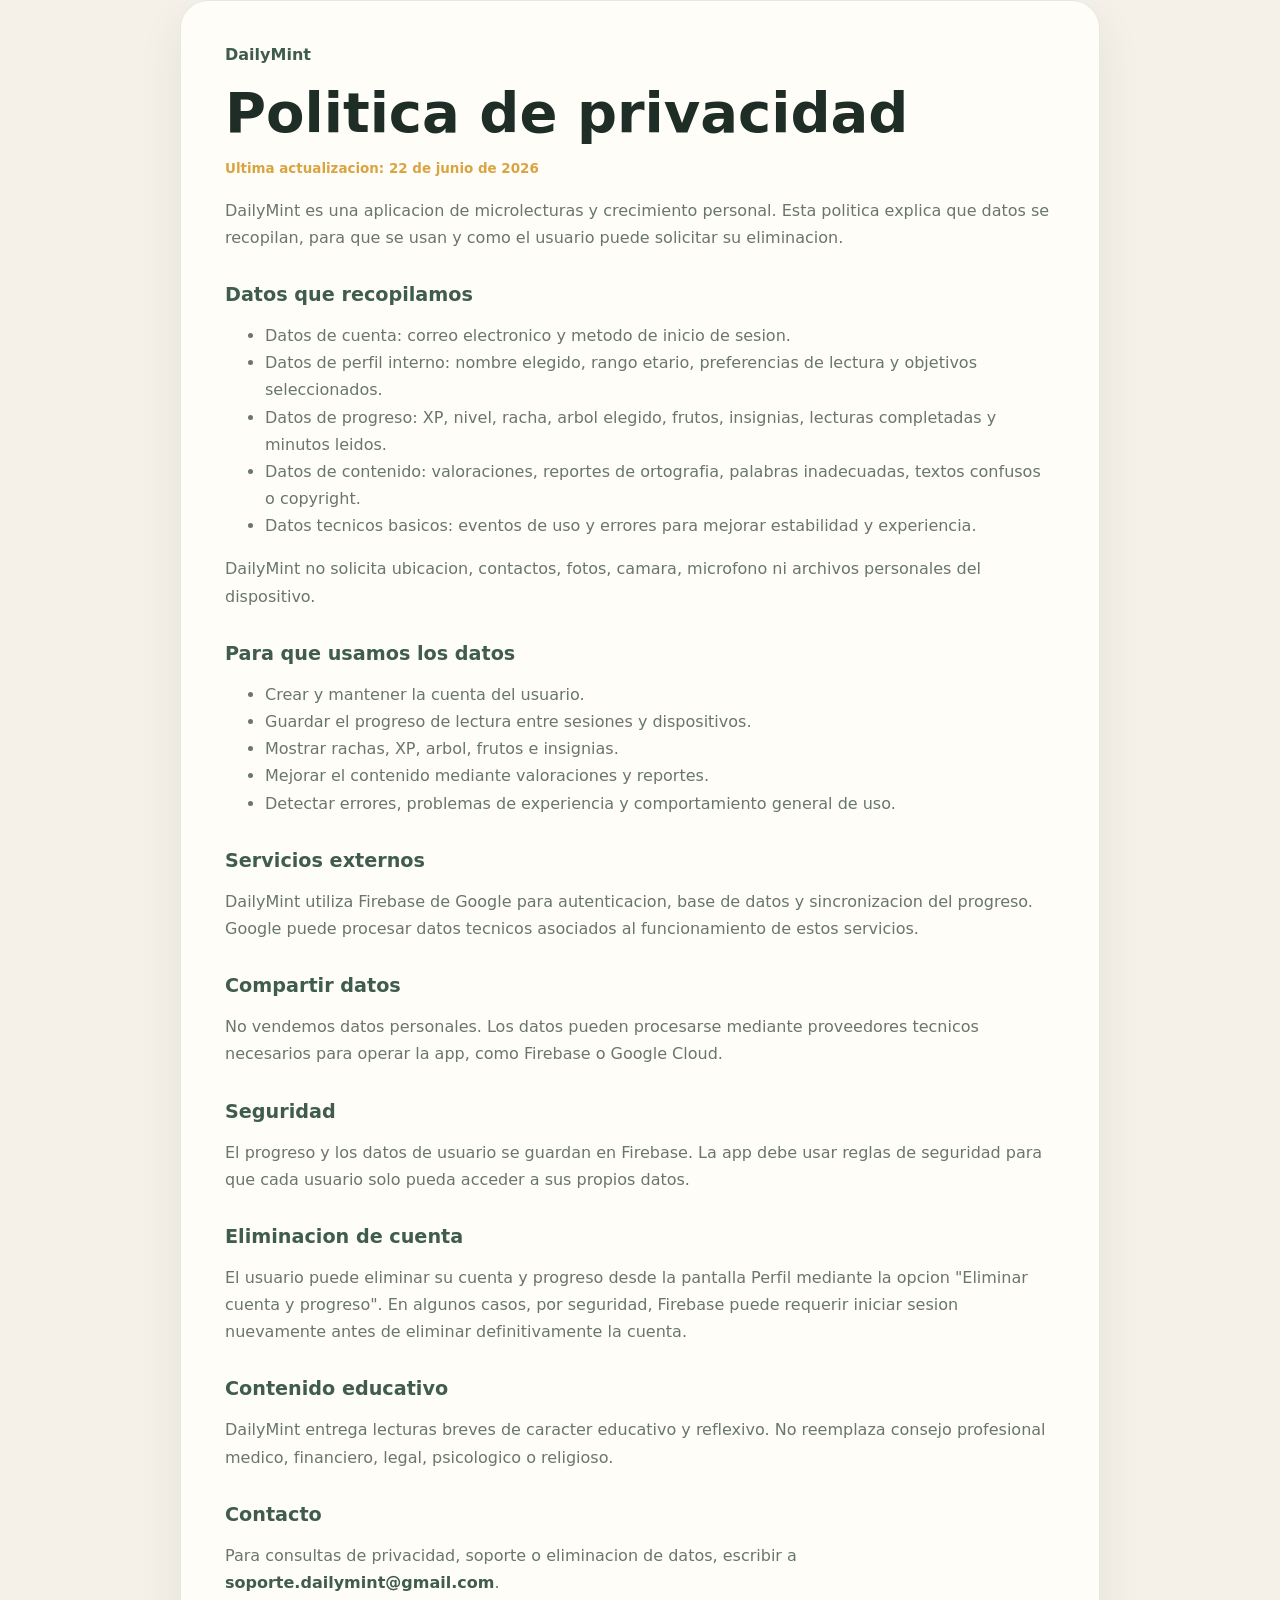
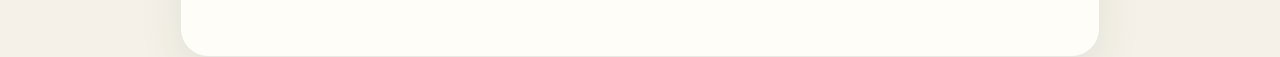
==== privacy.html @ bbeeff17 "Agregar paginas legales DailyMint" ====
<!doctype html>
<html lang="es">
  <head>
    <meta charset="utf-8" />
    <meta name="viewport" content="width=device-width, initial-scale=1" />
    <title>Politica de privacidad | DailyMint</title>
    <meta name="description" content="Politica de privacidad de DailyMint." />
    <link rel="stylesheet" href="./styles.css" />
  </head>
  <body>
    <main class="page document">
      <a class="back-link" href="./index.html">DailyMint</a>
      <h1>Politica de privacidad</h1>
      <p class="updated">Ultima actualizacion: 22 de junio de 2026</p>

      <p>
        DailyMint es una aplicacion de microlecturas y crecimiento personal. Esta politica explica que datos se recopilan,
        para que se usan y como el usuario puede solicitar su eliminacion.
      </p>

      <h2>Datos que recopilamos</h2>
      <ul>
        <li>Datos de cuenta: correo electronico y metodo de inicio de sesion.</li>
        <li>Datos de perfil interno: nombre elegido, rango etario, preferencias de lectura y objetivos seleccionados.</li>
        <li>Datos de progreso: XP, nivel, racha, arbol elegido, frutos, insignias, lecturas completadas y minutos leidos.</li>
        <li>Datos de contenido: valoraciones, reportes de ortografia, palabras inadecuadas, textos confusos o copyright.</li>
        <li>Datos tecnicos basicos: eventos de uso y errores para mejorar estabilidad y experiencia.</li>
      </ul>

      <p>DailyMint no solicita ubicacion, contactos, fotos, camara, microfono ni archivos personales del dispositivo.</p>

      <h2>Para que usamos los datos</h2>
      <ul>
        <li>Crear y mantener la cuenta del usuario.</li>
        <li>Guardar el progreso de lectura entre sesiones y dispositivos.</li>
        <li>Mostrar rachas, XP, arbol, frutos e insignias.</li>
        <li>Mejorar el contenido mediante valoraciones y reportes.</li>
        <li>Detectar errores, problemas de experiencia y comportamiento general de uso.</li>
      </ul>

      <h2>Servicios externos</h2>
      <p>
        DailyMint utiliza Firebase de Google para autenticacion, base de datos y sincronizacion del progreso. Google puede
        procesar datos tecnicos asociados al funcionamiento de estos servicios.
      </p>

      <h2>Compartir datos</h2>
      <p>
        No vendemos datos personales. Los datos pueden procesarse mediante proveedores tecnicos necesarios para operar la app,
        como Firebase o Google Cloud.
      </p>

      <h2>Seguridad</h2>
      <p>
        El progreso y los datos de usuario se guardan en Firebase. La app debe usar reglas de seguridad para que cada usuario
        solo pueda acceder a sus propios datos.
      </p>

      <h2>Eliminacion de cuenta</h2>
      <p>
        El usuario puede eliminar su cuenta y progreso desde la pantalla Perfil mediante la opcion "Eliminar cuenta y
        progreso". En algunos casos, por seguridad, Firebase puede requerir iniciar sesion nuevamente antes de eliminar
        definitivamente la cuenta.
      </p>

      <h2>Contenido educativo</h2>
      <p>
        DailyMint entrega lecturas breves de caracter educativo y reflexivo. No reemplaza consejo profesional medico,
        financiero, legal, psicologico o religioso.
      </p>

      <h2>Contacto</h2>
      <p>
        Para consultas de privacidad, soporte o eliminacion de datos, escribir a
        <a href="mailto:soporte.dailymint@gmail.com">soporte.dailymint@gmail.com</a>.
      </p>
    </main>
  </body>
</html>
---- styles.css ----
:root {
  --primary: #3f5c4e;
  --secondary: #6fa57a;
  --background: #f5f1e8;
  --surface: #fffdf8;
  --gold: #d9a441;
  --ink: #1f2d27;
  --muted: #69756f;
  --line: rgba(63, 92, 78, 0.12);
}

* {
  box-sizing: border-box;
}

body {
  margin: 0;
  background: var(--background);
  color: var(--ink);
  font-family: Inter, ui-sans-serif, system-ui, -apple-system, BlinkMacSystemFont, "Segoe UI", sans-serif;
}

a {
  color: var(--primary);
  font-weight: 700;
  text-decoration: none;
}

.page {
  width: min(920px, calc(100% - 32px));
  margin: 0 auto;
  padding: 48px 0;
}

.hero-page {
  min-height: 100vh;
  display: grid;
  align-content: center;
  gap: 24px;
}

.hero,
.panel,
.document,
.contact-card {
  background: var(--surface);
  border: 1px solid var(--line);
  border-radius: 28px;
  box-shadow: 0 18px 45px rgba(31, 45, 39, 0.08);
}

.hero {
  padding: clamp(28px, 7vw, 64px);
}

.panel {
  padding: 24px;
}

.document {
  padding: clamp(24px, 5vw, 44px);
}

.eyebrow,
.updated {
  color: var(--gold);
  font-size: 0.84rem;
  font-weight: 800;
  margin: 0 0 12px;
}

h1 {
  font-size: clamp(2.25rem, 8vw, 4.7rem);
  line-height: 0.96;
  letter-spacing: 0;
  margin: 0 0 18px;
}

.document h1 {
  font-size: clamp(2rem, 7vw, 3.5rem);
}

h2 {
  color: var(--primary);
  font-size: 1.2rem;
  margin: 32px 0 10px;
}

p,
li {
  color: var(--muted);
  font-size: 1rem;
  line-height: 1.7;
}

.lead {
  max-width: 620px;
  font-size: 1.1rem;
}

.actions {
  display: flex;
  flex-wrap: wrap;
  gap: 12px;
  margin-top: 28px;
}

.button {
  border-radius: 999px;
  padding: 13px 18px;
}

.primary {
  background: var(--primary);
  color: white;
}

.secondary {
  background: rgba(111, 165, 122, 0.14);
  color: var(--primary);
}

.back-link {
  display: inline-flex;
  margin-bottom: 22px;
}

.contact-card {
  margin: 24px 0;
  padding: 22px;
}

.contact-card a {
  font-size: 1.2rem;
}
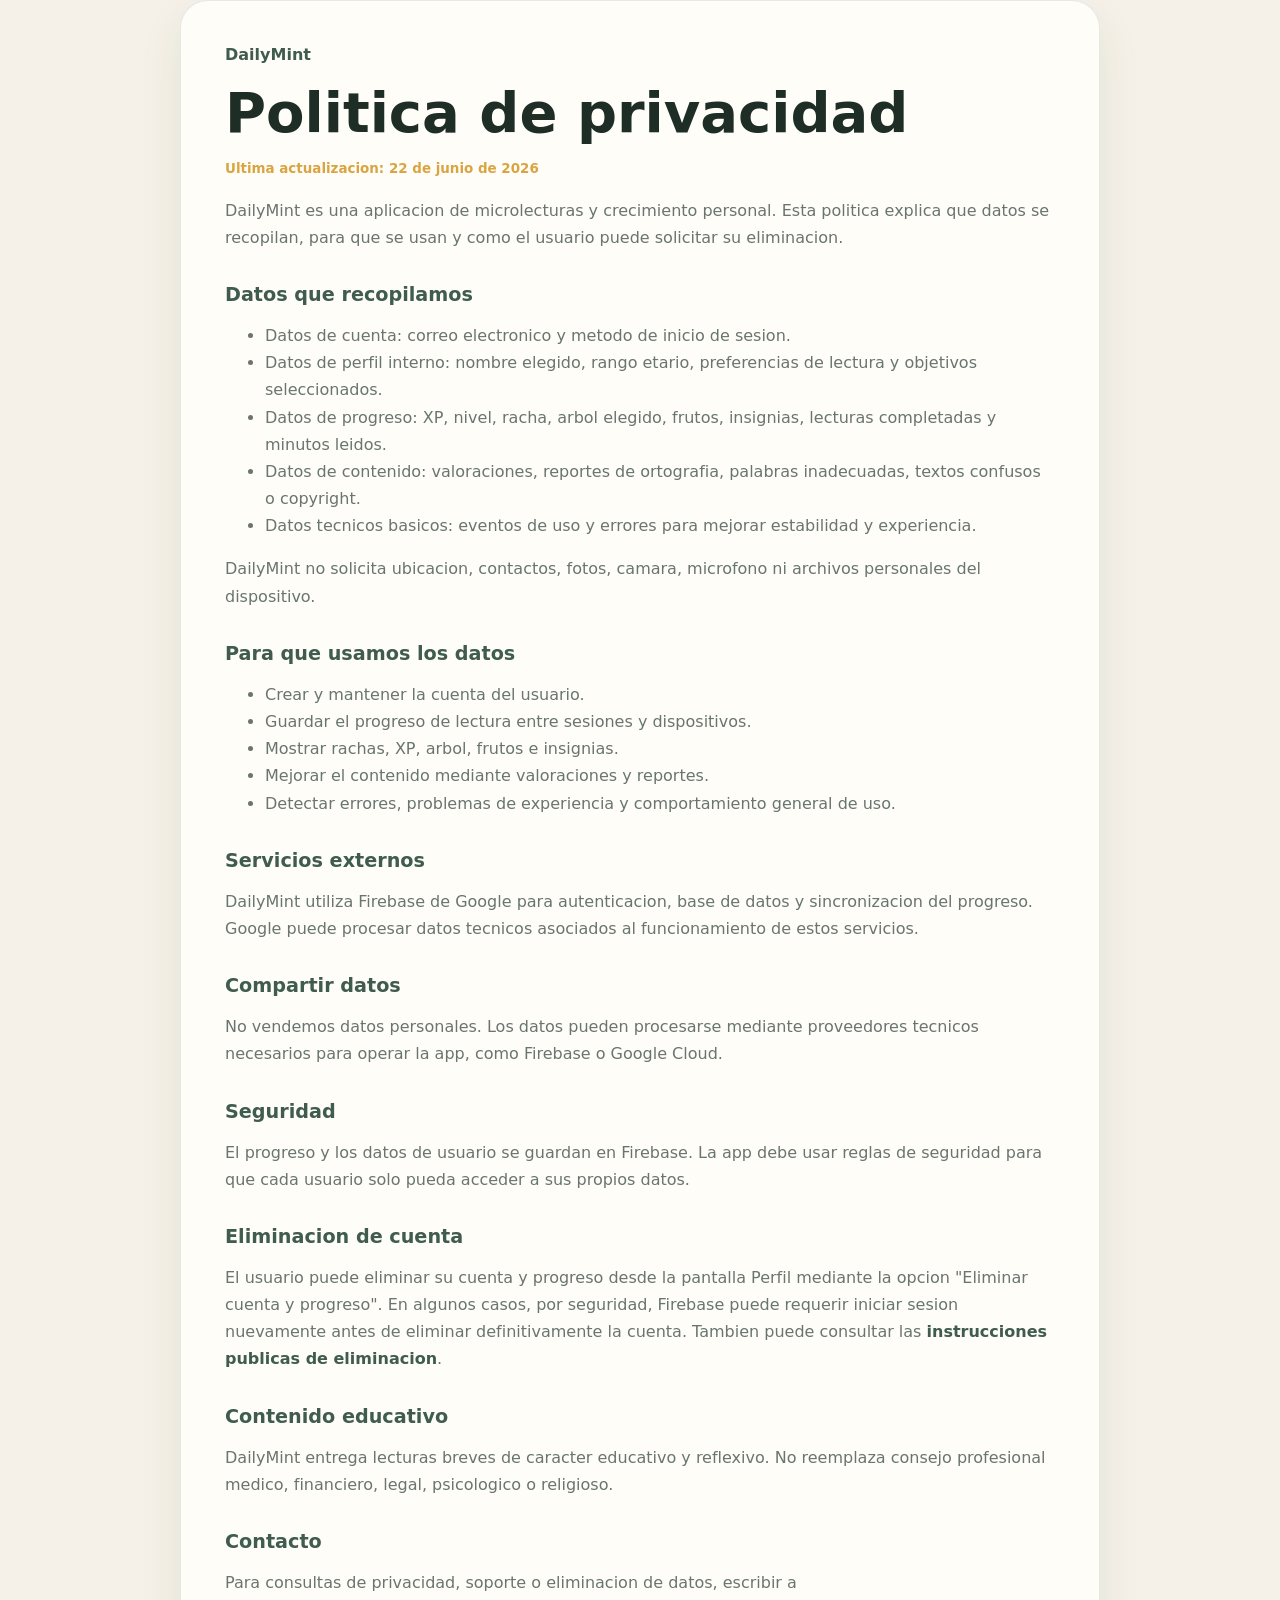
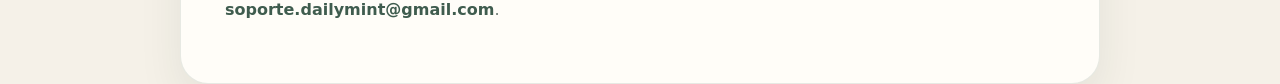
==== commit b39a9315: "Publicar instrucciones de eliminacion de cuenta" ====
--- a/privacy.html
+++ b/privacy.html
@@ -60,7 +60,8 @@
       <p>
         El usuario puede eliminar su cuenta y progreso desde la pantalla Perfil mediante la opcion "Eliminar cuenta y
         progreso". En algunos casos, por seguridad, Firebase puede requerir iniciar sesion nuevamente antes de eliminar
-        definitivamente la cuenta.
+        definitivamente la cuenta. Tambien puede consultar las
+        <a href="./delete-account.html">instrucciones publicas de eliminacion</a>.
       </p>
 
       <h2>Contenido educativo</h2>
--- a/styles.css
+++ b/styles.css
@@ -37,6 +37,20 @@
   display: grid;
   align-content: center;
   gap: 24px;
+}
+
+.hero,
+.panel {
+  text-align: center;
+}
+
+.hero .lead {
+  margin-left: auto;
+  margin-right: auto;
+}
+
+.actions {
+  justify-content: center;
 }
 
 .hero,
@@ -98,13 +112,6 @@
   font-size: 1.1rem;
 }
 
-.actions {
-  display: flex;
-  flex-wrap: wrap;
-  gap: 12px;
-  margin-top: 28px;
-}
-
 .button {
   border-radius: 999px;
   padding: 13px 18px;
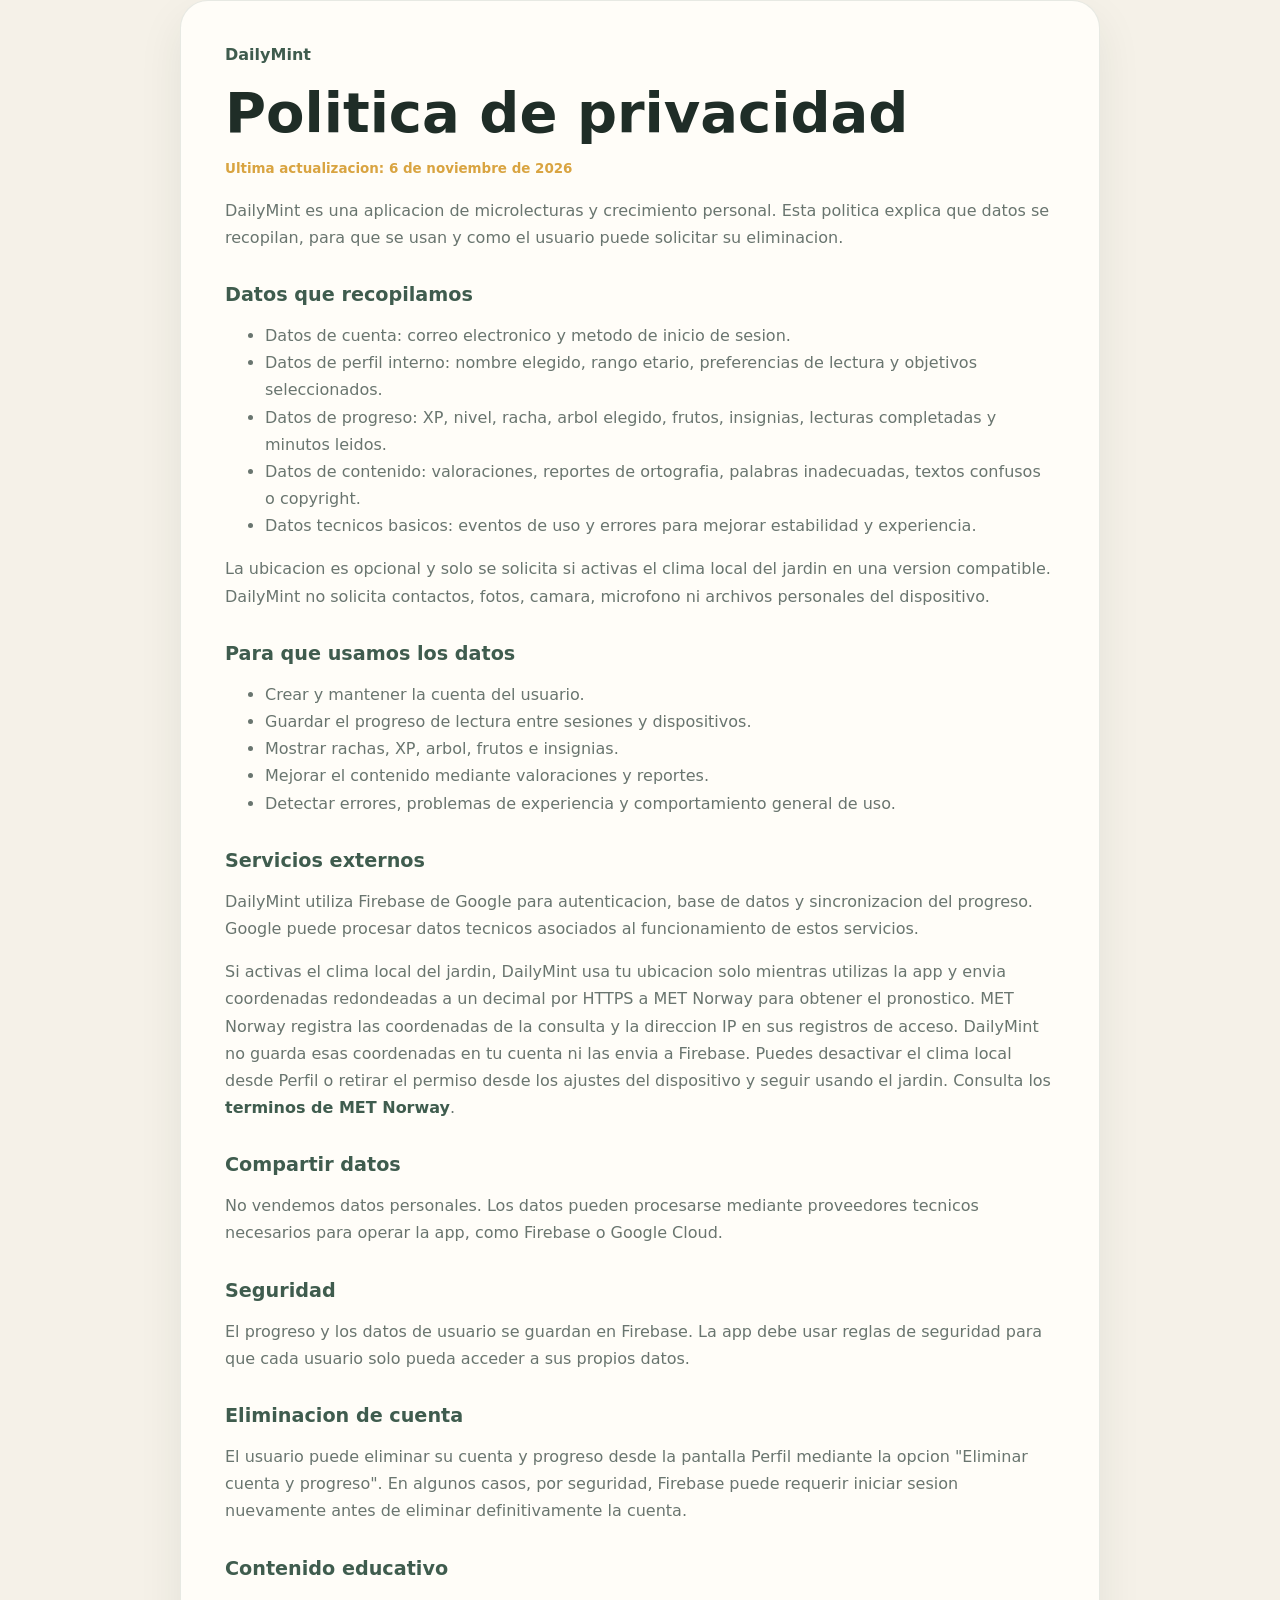
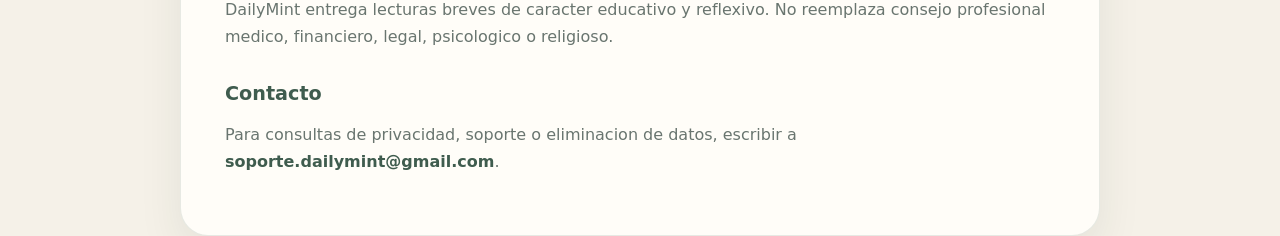
==== commit 4e904eca: "Disclose optional local garden weather in privacy policy" ====
--- a/privacy.html
+++ b/privacy.html
@@ -11,7 +11,7 @@
     <main class="page document">
       <a class="back-link" href="./index.html">DailyMint</a>
       <h1>Politica de privacidad</h1>
-      <p class="updated">Ultima actualizacion: 22 de junio de 2026</p>
+      <p class="updated">Ultima actualizacion: 6 de noviembre de 2026</p>
 
       <p>
         DailyMint es una aplicacion de microlecturas y crecimiento personal. Esta politica explica que datos se recopilan,
@@ -27,7 +27,8 @@
         <li>Datos tecnicos basicos: eventos de uso y errores para mejorar estabilidad y experiencia.</li>
       </ul>
 
-      <p>DailyMint no solicita ubicacion, contactos, fotos, camara, microfono ni archivos personales del dispositivo.</p>
+      <p>La ubicacion es opcional y solo se solicita si activas el clima local del jardin en una version compatible.
+        DailyMint no solicita contactos, fotos, camara, microfono ni archivos personales del dispositivo.</p>
 
       <h2>Para que usamos los datos</h2>
       <ul>
@@ -42,6 +43,14 @@
       <p>
         DailyMint utiliza Firebase de Google para autenticacion, base de datos y sincronizacion del progreso. Google puede
         procesar datos tecnicos asociados al funcionamiento de estos servicios.
+      </p>
+      <p>
+        Si activas el clima local del jardin, DailyMint usa tu ubicacion solo mientras utilizas la app y envia
+        coordenadas redondeadas a un decimal por HTTPS a MET Norway para obtener el pronostico. MET Norway registra
+        las coordenadas de la consulta y la direccion IP en sus registros de acceso. DailyMint no guarda esas
+        coordenadas en tu cuenta ni las envia a Firebase. Puedes desactivar el clima local desde Perfil o retirar
+        el permiso desde los ajustes del dispositivo y seguir usando el jardin.
+        Consulta los <a href="https://api.met.no/doc/TermsOfService">terminos de MET Norway</a>.
       </p>
 
       <h2>Compartir datos</h2>
@@ -60,8 +69,7 @@
       <p>
         El usuario puede eliminar su cuenta y progreso desde la pantalla Perfil mediante la opcion "Eliminar cuenta y
         progreso". En algunos casos, por seguridad, Firebase puede requerir iniciar sesion nuevamente antes de eliminar
-        definitivamente la cuenta. Tambien puede consultar las
-        <a href="./delete-account.html">instrucciones publicas de eliminacion</a>.
+        definitivamente la cuenta.
       </p>
 
       <h2>Contenido educativo</h2>
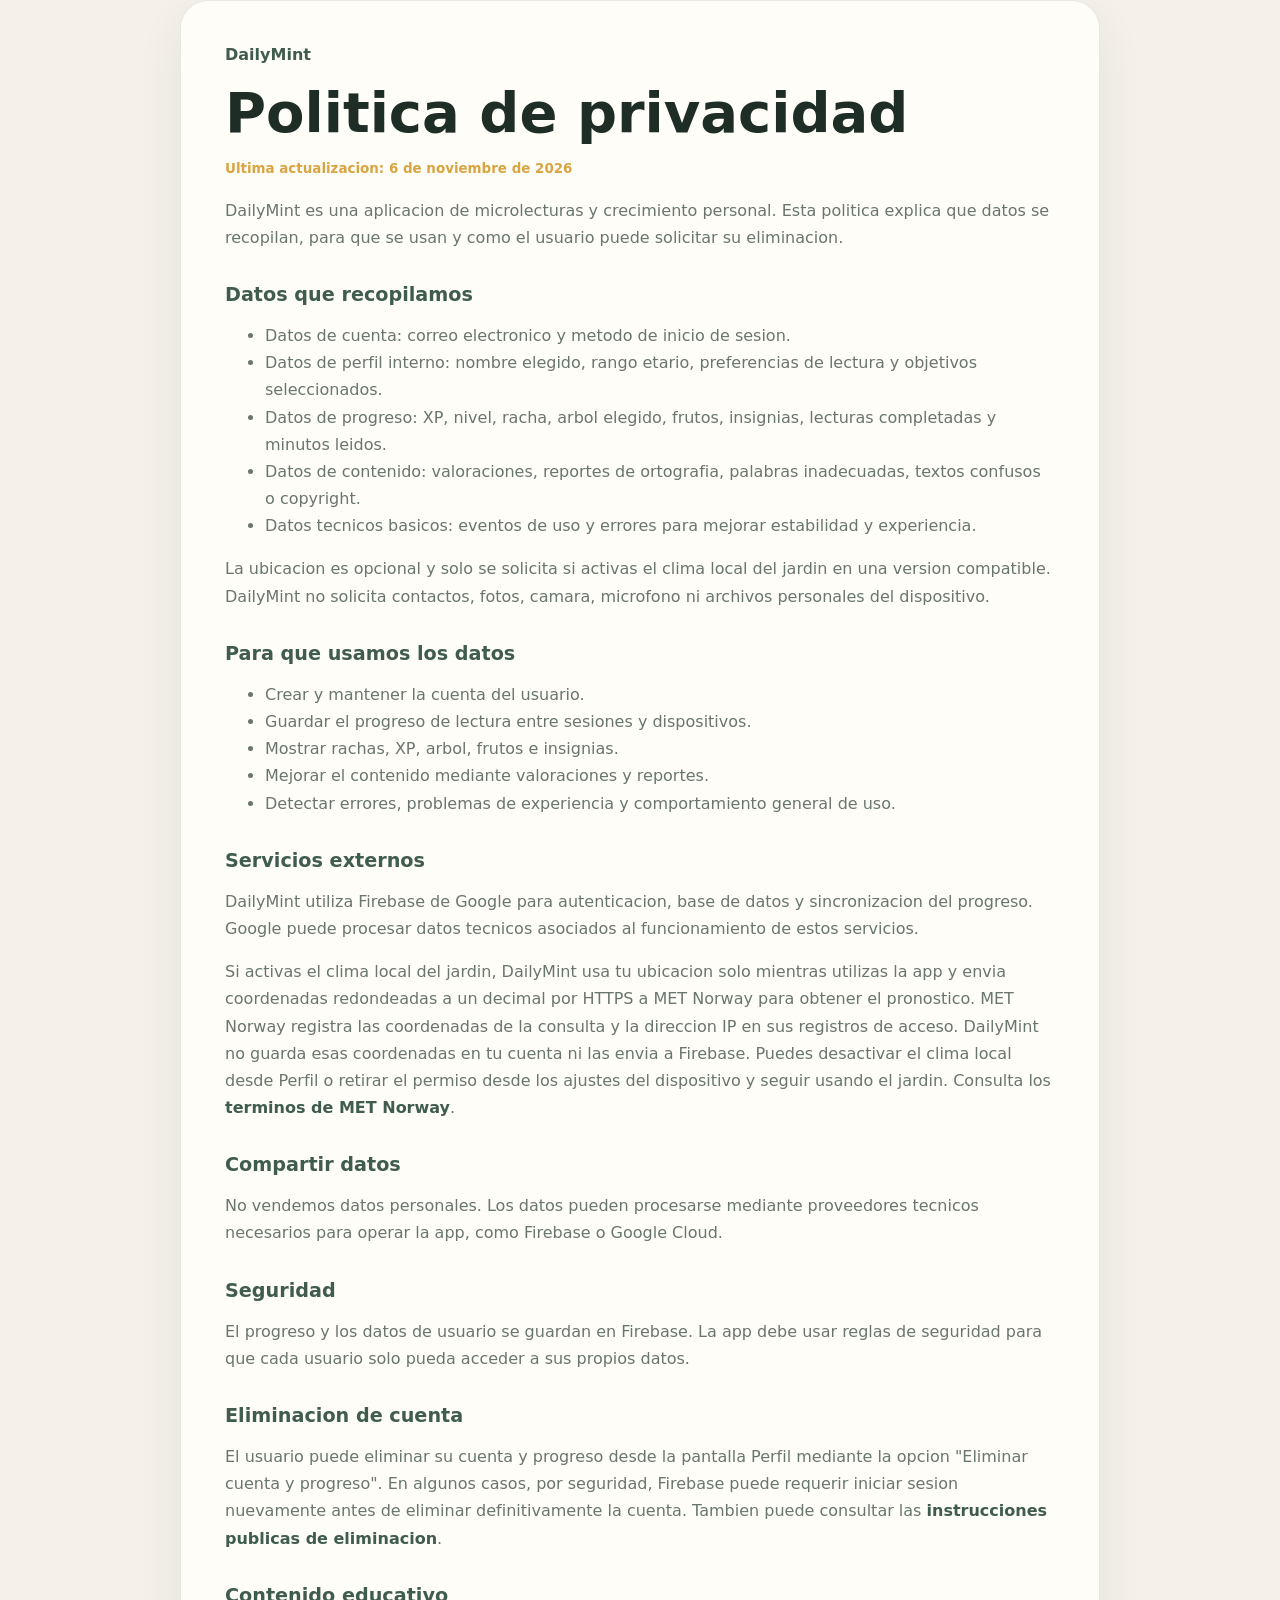
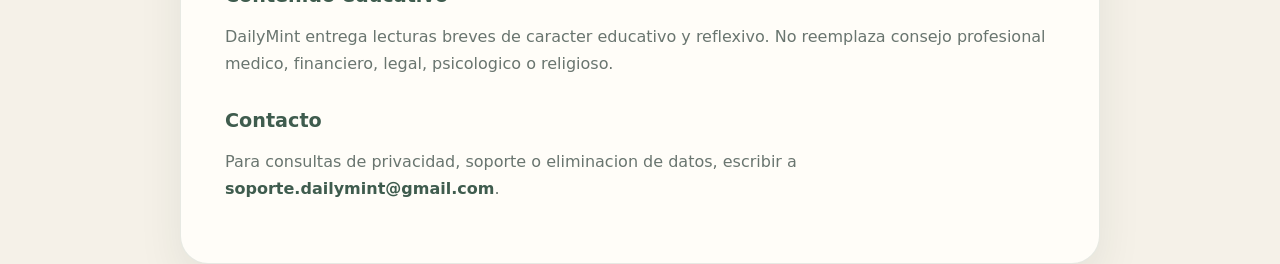
==== commit 5173557f: "Preserve the public account deletion link" ====
--- a/privacy.html
+++ b/privacy.html
@@ -69,7 +69,8 @@
       <p>
         El usuario puede eliminar su cuenta y progreso desde la pantalla Perfil mediante la opcion "Eliminar cuenta y
         progreso". En algunos casos, por seguridad, Firebase puede requerir iniciar sesion nuevamente antes de eliminar
-        definitivamente la cuenta.
+        definitivamente la cuenta. Tambien puede consultar las
+        <a href="./delete-account.html">instrucciones publicas de eliminacion</a>.
       </p>
 
       <h2>Contenido educativo</h2>
